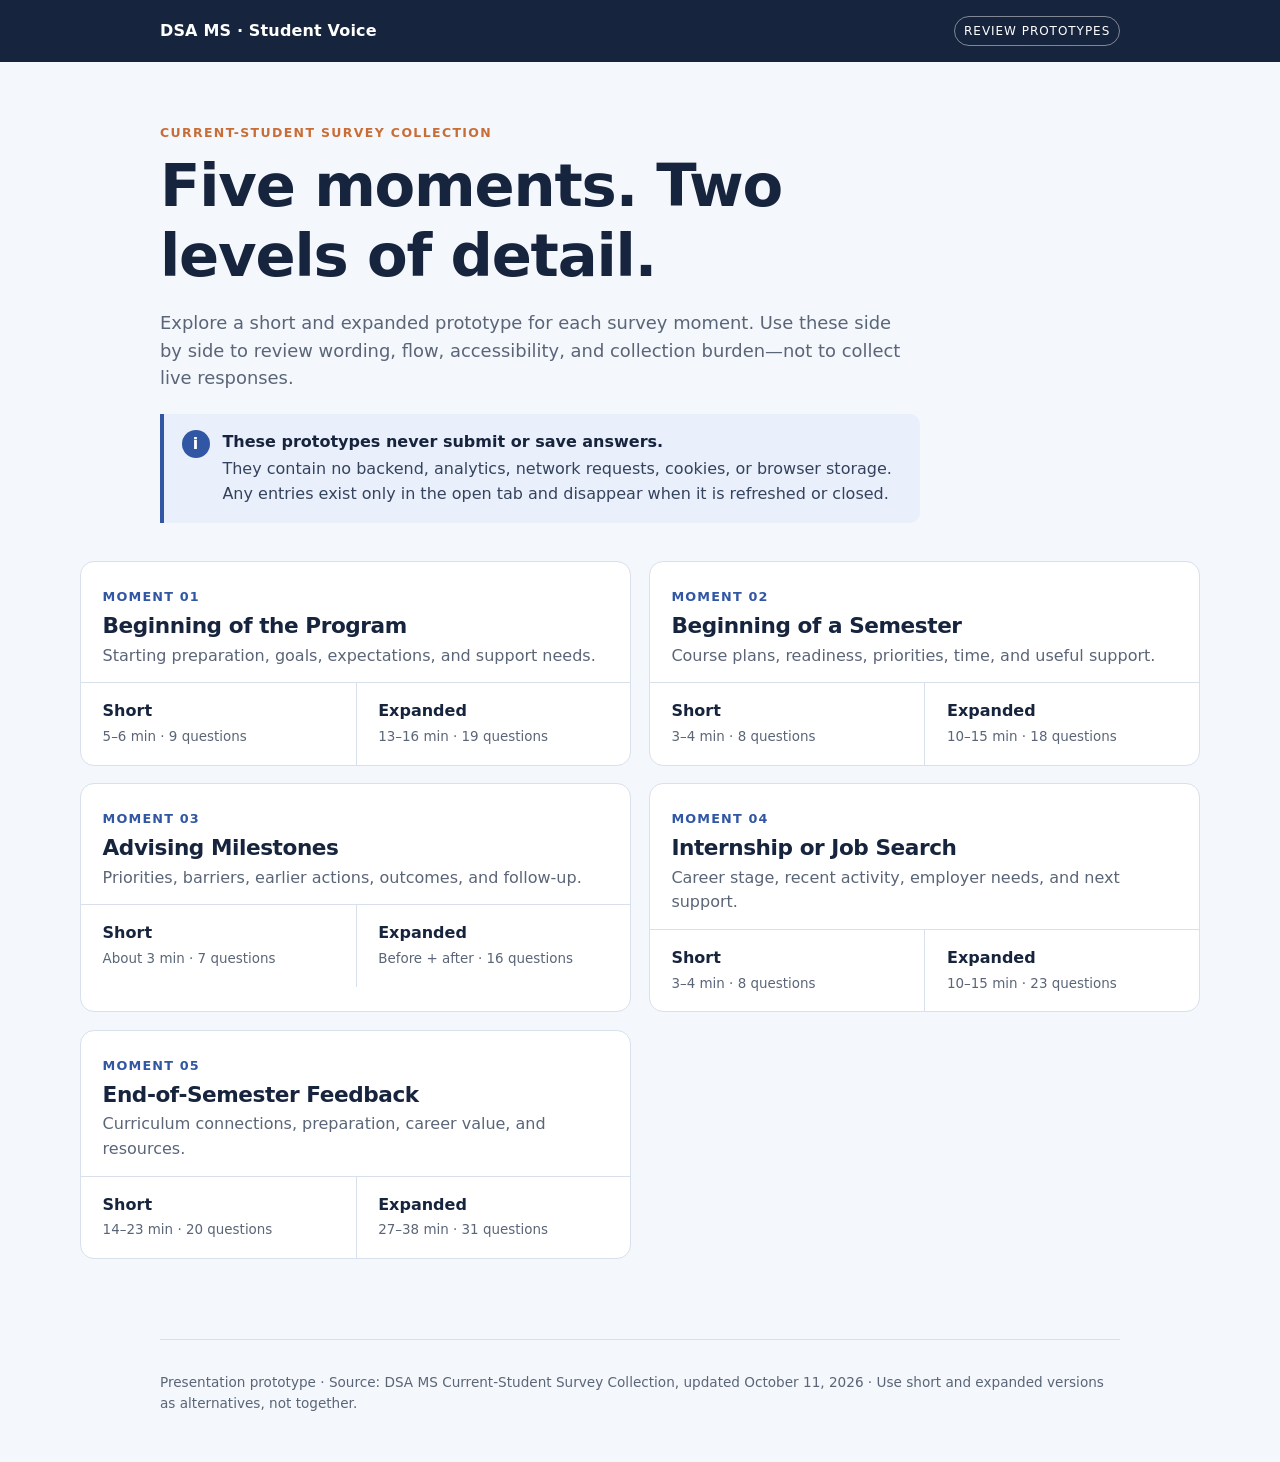
==== index.html @ 6016d073 "Initial work by agent" ====
<!doctype html>
<html lang="en">
<head>
  <meta charset="utf-8">
  <meta name="viewport" content="width=device-width, initial-scale=1">
  <meta name="description" content="Ten local-only DSA MS current-student survey prototypes.">
  <title>DSA MS Student Survey Prototypes</title>
  <link rel="stylesheet" href="styles.css">
</head>
<body>
  <a class="skip-link" href="#surveys">Skip to survey collection</a>
  <header class="site-header">
    <div class="site-header__inner">
      <a class="brand" href="index.html">DSA MS · Student Voice</a>
      <span class="prototype-pill">Review prototypes</span>
    </div>
  </header>
  <main>
    <section class="hero">
      <p class="eyebrow">Current-student survey collection</p>
      <h1>Five moments. Two levels of detail.</h1>
      <p class="hero__lede">Explore a short and expanded prototype for each survey moment. Use these side by side to review wording, flow, accessibility, and collection burden—not to collect live responses.</p>
      <div class="notice" role="note">
        <span class="notice__mark" aria-hidden="true">i</span>
        <div>
          <strong>These prototypes never submit or save answers.</strong>
          <p>They contain no backend, analytics, network requests, cookies, or browser storage. Any entries exist only in the open tab and disappear when it is refreshed or closed.</p>
        </div>
      </div>
    </section>

    <section class="collection-grid" id="surveys" aria-label="Survey prototypes">
      <article class="collection">
        <div class="collection__head"><span class="collection__number">Moment 01</span><h2>Beginning of the Program</h2><p>Starting preparation, goals, expectations, and support needs.</p></div>
        <div class="version-links"><a class="version-link" href="program-short.html"><strong>Short</strong><span>5–6 min · 9 questions</span></a><a class="version-link" href="program-long.html"><strong>Expanded</strong><span>13–16 min · 19 questions</span></a></div>
      </article>
      <article class="collection">
        <div class="collection__head"><span class="collection__number">Moment 02</span><h2>Beginning of a Semester</h2><p>Course plans, readiness, priorities, time, and useful support.</p></div>
        <div class="version-links"><a class="version-link" href="semester-short.html"><strong>Short</strong><span>3–4 min · 8 questions</span></a><a class="version-link" href="semester-long.html"><strong>Expanded</strong><span>10–15 min · 18 questions</span></a></div>
      </article>
      <article class="collection">
        <div class="collection__head"><span class="collection__number">Moment 03</span><h2>Advising Milestones</h2><p>Priorities, barriers, earlier actions, outcomes, and follow-up.</p></div>
        <div class="version-links"><a class="version-link" href="advising-short.html"><strong>Short</strong><span>About 3 min · 7 questions</span></a><a class="version-link" href="advising-long.html"><strong>Expanded</strong><span>Before + after · 16 questions</span></a></div>
      </article>
      <article class="collection">
        <div class="collection__head"><span class="collection__number">Moment 04</span><h2>Internship or Job Search</h2><p>Career stage, recent activity, employer needs, and next support.</p></div>
        <div class="version-links"><a class="version-link" href="career-short.html"><strong>Short</strong><span>3–4 min · 8 questions</span></a><a class="version-link" href="career-long.html"><strong>Expanded</strong><span>10–15 min · 23 questions</span></a></div>
      </article>
      <article class="collection">
        <div class="collection__head"><span class="collection__number">Moment 05</span><h2>End-of-Semester Feedback</h2><p>Curriculum connections, preparation, career value, and resources.</p></div>
        <div class="version-links"><a class="version-link" href="end-short.html"><strong>Short</strong><span>14–23 min · 20 questions</span></a><a class="version-link" href="end-long.html"><strong>Expanded</strong><span>27–38 min · 31 questions</span></a></div>
      </article>
    </section>
  </main>
  <footer class="footer">Presentation prototype · Source: DSA MS Current-Student Survey Collection, updated October 11, 2026 · Use short and expanded versions as alternatives, not together.</footer>
</body>
</html>
---- styles.css ----
:root {
  --ink: #17243d;
  --muted: #5a6578;
  --paper: #ffffff;
  --canvas: #f4f7fb;
  --line: #d8e0eb;
  --brand: #3157a4;
  --brand-dark: #244485;
  --brand-soft: #eaf0fb;
  --accent: #c96d36;
  --success: #28785b;
  --danger: #ad3737;
  --focus: #f5b82e;
  --radius: 14px;
  --max: 960px;
}

* { box-sizing: border-box; }
html { scroll-behavior: smooth; }
body {
  margin: 0;
  color: var(--ink);
  background: var(--canvas);
  font: 16px/1.55 system-ui, -apple-system, BlinkMacSystemFont, "Segoe UI", sans-serif;
}
a { color: var(--brand-dark); }
a:focus-visible, button:focus-visible, input:focus-visible, select:focus-visible, textarea:focus-visible {
  outline: 3px solid var(--focus);
  outline-offset: 2px;
}
.skip-link {
  position: fixed;
  left: 1rem;
  top: -5rem;
  z-index: 100;
  padding: .7rem 1rem;
  color: #fff;
  background: var(--ink);
  border-radius: 8px;
}
.skip-link:focus { top: 1rem; }
.site-header {
  background: var(--ink);
  color: #fff;
}
.site-header__inner {
  width: min(calc(100% - 2rem), var(--max));
  margin: auto;
  padding: 1rem 0;
  display: flex;
  align-items: center;
  justify-content: space-between;
  gap: 1rem;
}
.brand {
  color: #fff;
  text-decoration: none;
  font-weight: 760;
  letter-spacing: .01em;
}
.prototype-pill {
  font-size: .75rem;
  letter-spacing: .08em;
  text-transform: uppercase;
  border: 1px solid rgba(255,255,255,.45);
  padding: .3rem .55rem;
  border-radius: 999px;
}
.hero {
  width: min(calc(100% - 2rem), var(--max));
  margin: 0 auto;
  padding: 3.8rem 0 2.4rem;
}
.eyebrow {
  margin: 0 0 .55rem;
  color: var(--accent);
  font-size: .78rem;
  font-weight: 800;
  letter-spacing: .11em;
  text-transform: uppercase;
}
h1, h2, h3 { line-height: 1.18; letter-spacing: -.02em; }
h1 { margin: 0; font-size: clamp(2rem, 6vw, 3.7rem); max-width: 16ch; }
.hero__lede { max-width: 66ch; color: var(--muted); font-size: 1.12rem; }
.notice {
  display: grid;
  grid-template-columns: auto 1fr;
  gap: .8rem;
  align-items: start;
  max-width: 760px;
  margin-top: 1.4rem;
  padding: 1rem 1.1rem;
  background: var(--brand-soft);
  border-left: 4px solid var(--brand);
  border-radius: 0 10px 10px 0;
}
.notice strong { display: block; }
.notice p { margin: .12rem 0 0; color: #34435d; }
.notice__mark {
  width: 1.75rem;
  height: 1.75rem;
  border-radius: 50%;
  display: grid;
  place-items: center;
  color: #fff;
  background: var(--brand);
  font-weight: 800;
}
.survey-shell {
  width: min(calc(100% - 2rem), var(--max));
  margin: 0 auto 5rem;
}
.survey-meta {
  display: flex;
  flex-wrap: wrap;
  gap: .55rem;
  margin: 1.25rem 0 0;
}
.meta-chip {
  border: 1px solid var(--line);
  background: var(--paper);
  border-radius: 999px;
  padding: .35rem .7rem;
  color: #41506a;
  font-size: .86rem;
}
.progress-wrap {
  position: sticky;
  top: 0;
  z-index: 20;
  background: rgba(244,247,251,.96);
  padding: .7rem 0 .85rem;
  backdrop-filter: blur(8px);
}
.progress-label {
  display: flex;
  justify-content: space-between;
  gap: 1rem;
  color: var(--muted);
  font-size: .84rem;
}
.progress {
  height: 7px;
  overflow: hidden;
  margin-top: .35rem;
  background: #dfe6f0;
  border-radius: 999px;
}
.progress__bar {
  width: 0;
  height: 100%;
  background: var(--brand);
  transition: width .2s ease;
}
.section-nav {
  display: flex;
  gap: .5rem;
  overflow-x: auto;
  padding: .4rem 0 1rem;
  scrollbar-width: thin;
}
.section-nav a {
  flex: 0 0 auto;
  color: var(--muted);
  text-decoration: none;
  background: var(--paper);
  border: 1px solid var(--line);
  border-radius: 999px;
  padding: .4rem .72rem;
  font-size: .82rem;
}
.section-nav a:hover { border-color: var(--brand); color: var(--brand-dark); }
.survey-section {
  margin: 1rem 0;
  padding: clamp(1rem, 3vw, 2rem);
  border: 1px solid var(--line);
  border-radius: var(--radius);
  background: var(--paper);
}
.section-kicker { margin: 0 0 .25rem; color: var(--brand); font-weight: 750; font-size: .8rem; text-transform: uppercase; letter-spacing: .08em; }
.survey-section h2 { margin: 0 0 .35rem; font-size: 1.45rem; }
.section-note { margin: 0 0 1.6rem; color: var(--muted); }
.question {
  margin: 0;
  padding: 1.4rem 0;
  border: 0;
  border-top: 1px solid var(--line);
}
.question:first-of-type { border-top: 0; }
.question legend, .question-label {
  display: block;
  width: 100%;
  margin-bottom: .65rem;
  font-weight: 680;
}
.q-number { color: var(--brand); margin-right: .35rem; }
.hint { display: block; margin: -.35rem 0 .72rem; color: var(--muted); font-size: .88rem; }
.optional { color: var(--muted); font-weight: 450; font-size: .88rem; }
.choice-list { display: grid; gap: .5rem; }
.choice {
  display: grid;
  grid-template-columns: 1.15rem 1fr;
  align-items: start;
  gap: .65rem;
  padding: .62rem .7rem;
  border: 1px solid var(--line);
  border-radius: 9px;
  cursor: pointer;
}
.choice:hover { background: #f8faff; border-color: #aebdd4; }
.choice:has(input:checked) { background: var(--brand-soft); border-color: var(--brand); }
.choice input { width: 1rem; height: 1rem; margin: .22rem 0 0; accent-color: var(--brand); }
input[type="text"], input[type="number"], select, textarea {
  width: 100%;
  max-width: 680px;
  border: 1px solid #aeb8c7;
  border-radius: 8px;
  background: #fff;
  color: var(--ink);
  padding: .72rem .8rem;
  font: inherit;
}
textarea { min-height: 108px; resize: vertical; }
.matrix-wrap { overflow-x: auto; }
table { width: 100%; border-collapse: collapse; min-width: 650px; }
th, td { border-bottom: 1px solid var(--line); padding: .7rem .55rem; text-align: center; vertical-align: middle; }
th:first-child, td:first-child { text-align: left; width: 31%; }
thead th { color: var(--muted); font-size: .78rem; line-height: 1.25; }
td input { width: 1rem; height: 1rem; accent-color: var(--brand); }
.conditional {
  margin: .8rem 0 0 1.8rem;
  padding: .8rem 0 .1rem 1rem;
  border-left: 3px solid var(--line);
}
.conditional[hidden], [hidden] { display: none !important; }
.validation {
  margin: .5rem 0 0;
  color: var(--danger);
  font-size: .86rem;
  font-weight: 650;
}
.repeat-banner {
  margin-bottom: 1rem;
  padding: .8rem 1rem;
  background: #fff8ee;
  border: 1px solid #edd4b9;
  border-radius: 9px;
  color: #6d472a;
}
.actions {
  position: sticky;
  bottom: 0;
  z-index: 19;
  display: flex;
  flex-wrap: wrap;
  gap: .7rem;
  justify-content: space-between;
  align-items: center;
  margin-top: 1rem;
  padding: .85rem;
  background: rgba(255,255,255,.96);
  border: 1px solid var(--line);
  border-radius: 12px;
  backdrop-filter: blur(8px);
}
.actions__group { display: flex; flex-wrap: wrap; gap: .6rem; }
button, .button {
  border: 1px solid var(--brand);
  border-radius: 8px;
  padding: .68rem .9rem;
  background: var(--brand);
  color: #fff;
  font: inherit;
  font-weight: 680;
  text-decoration: none;
  cursor: pointer;
}
button:hover, .button:hover { background: var(--brand-dark); }
button.secondary, .button.secondary { color: var(--brand-dark); background: #fff; }
button.quiet { color: var(--muted); border-color: var(--line); background: #fff; }
.privacy-line { color: var(--muted); font-size: .8rem; }
dialog {
  width: min(calc(100% - 2rem), 740px);
  max-height: 86vh;
  padding: 0;
  border: 1px solid var(--line);
  border-radius: 14px;
  color: var(--ink);
}
dialog::backdrop { background: rgba(17,27,48,.72); }
.dialog-head { position: sticky; top: 0; display: flex; justify-content: space-between; gap: 1rem; align-items: center; padding: 1rem 1.2rem; background: #fff; border-bottom: 1px solid var(--line); }
.dialog-head h2 { margin: 0; }
.dialog-body { padding: 1.2rem; }
.dialog-body dl { margin: 0; }
.dialog-body dt { margin-top: 1rem; font-weight: 750; }
.dialog-body dd { margin: .18rem 0 0; color: var(--muted); white-space: pre-wrap; }
.empty-review { color: var(--muted); padding: 2rem 0; text-align: center; }
.close-button { padding: .45rem .65rem; color: var(--ink); background: #fff; border-color: var(--line); }
.collection-grid {
  width: min(calc(100% - 2rem), 1120px);
  margin: 0 auto 5rem;
  display: grid;
  grid-template-columns: repeat(2, minmax(0, 1fr));
  gap: 1.1rem;
}
.collection {
  overflow: hidden;
  background: var(--paper);
  border: 1px solid var(--line);
  border-radius: var(--radius);
}
.collection__head { padding: 1.35rem 1.35rem .85rem; }
.collection__number { color: var(--brand); font-size: .8rem; font-weight: 800; text-transform: uppercase; letter-spacing: .09em; }
.collection h2 { margin: .3rem 0; font-size: 1.35rem; }
.collection p { margin: 0; color: var(--muted); }
.version-links { display: grid; grid-template-columns: 1fr 1fr; border-top: 1px solid var(--line); }
.version-link { display: block; padding: 1rem 1.35rem; text-decoration: none; }
.version-link + .version-link { border-left: 1px solid var(--line); }
.version-link:hover { background: var(--brand-soft); }
.version-link strong { display: block; color: var(--ink); }
.version-link span { color: var(--muted); font-size: .84rem; }
.footer { width: min(calc(100% - 2rem), var(--max)); margin: 0 auto; padding: 2rem 0 3rem; color: var(--muted); font-size: .85rem; border-top: 1px solid var(--line); }

@media (max-width: 700px) {
  .collection-grid { grid-template-columns: 1fr; }
  .site-header__inner { align-items: flex-start; }
  .actions { position: static; }
  .privacy-line { width: 100%; }
  h1 { max-width: none; }
}
@media print {
  .site-header, .progress-wrap, .section-nav, .actions, .skip-link { display: none !important; }
  body { background: #fff; }
  .hero { padding: 1rem 0; }
  .survey-section { break-inside: avoid; border-color: #aaa; }
}
@media (prefers-reduced-motion: reduce) {
  * { scroll-behavior: auto !important; transition: none !important; }
}
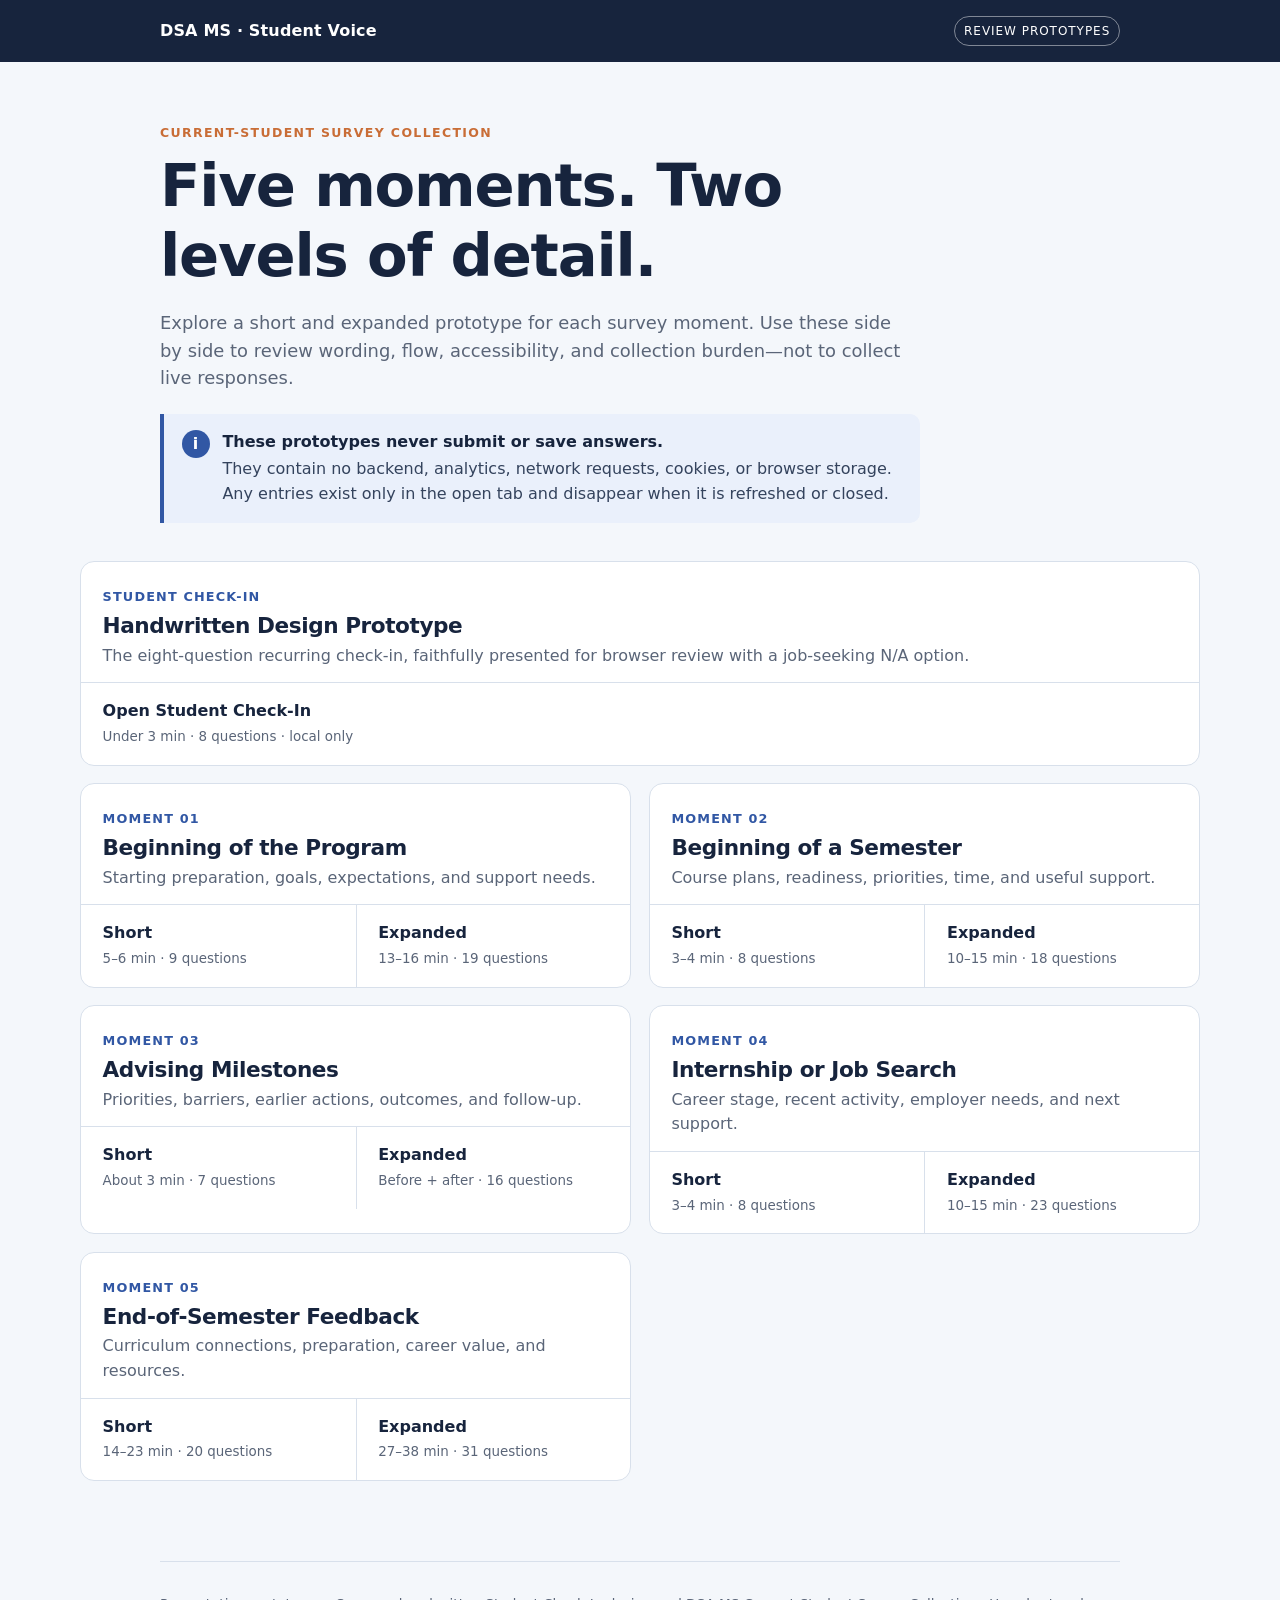
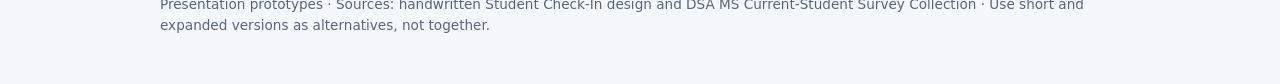
==== commit d3803ace: "added student check in survey" ====
--- a/index.html
+++ b/index.html
@@ -3,7 +3,7 @@
 <head>
   <meta charset="utf-8">
   <meta name="viewport" content="width=device-width, initial-scale=1">
-  <meta name="description" content="Ten local-only DSA MS current-student survey prototypes.">
+  <meta name="description" content="Local-only DSA MS current-student survey prototypes.">
   <title>DSA MS Student Survey Prototypes</title>
   <link rel="stylesheet" href="styles.css">
 </head>
@@ -30,6 +30,10 @@
     </section>
 
     <section class="collection-grid" id="surveys" aria-label="Survey prototypes">
+      <article class="collection collection--featured">
+        <div class="collection__head"><span class="collection__number">Student check-in</span><h2>Handwritten Design Prototype</h2><p>The eight-question recurring check-in, faithfully presented for browser review with a job-seeking N/A option.</p></div>
+        <div class="version-links"><a class="version-link" href="student-check-in.html"><strong>Open Student Check-In</strong><span>Under 3 min · 8 questions · local only</span></a></div>
+      </article>
       <article class="collection">
         <div class="collection__head"><span class="collection__number">Moment 01</span><h2>Beginning of the Program</h2><p>Starting preparation, goals, expectations, and support needs.</p></div>
         <div class="version-links"><a class="version-link" href="program-short.html"><strong>Short</strong><span>5–6 min · 9 questions</span></a><a class="version-link" href="program-long.html"><strong>Expanded</strong><span>13–16 min · 19 questions</span></a></div>
@@ -52,6 +56,6 @@
       </article>
     </section>
   </main>
-  <footer class="footer">Presentation prototype · Source: DSA MS Current-Student Survey Collection, updated October 11, 2026 · Use short and expanded versions as alternatives, not together.</footer>
+  <footer class="footer">Presentation prototypes · Sources: handwritten Student Check-In design and DSA MS Current-Student Survey Collection · Use short and expanded versions as alternatives, not together.</footer>
 </body>
 </html>
--- a/styles.css
+++ b/styles.css
@@ -210,6 +210,34 @@
 .choice:hover { background: #f8faff; border-color: #aebdd4; }
 .choice:has(input:checked) { background: var(--brand-soft); border-color: var(--brand); }
 .choice input { width: 1rem; height: 1rem; margin: .22rem 0 0; accent-color: var(--brand); }
+.scale-list {
+  display: grid;
+  grid-template-columns: repeat(5, minmax(3.25rem, 1fr));
+  gap: .55rem;
+  max-width: 680px;
+}
+.scale-choice {
+  min-height: 3.5rem;
+  display: grid;
+  place-items: center;
+  position: relative;
+  border: 1px solid var(--line);
+  border-radius: 9px;
+  cursor: pointer;
+  font-weight: 720;
+}
+.scale-choice:hover { background: #f8faff; border-color: #aebdd4; }
+.scale-choice:has(input:checked) { color: var(--brand-dark); background: var(--brand-soft); border-color: var(--brand); }
+.scale-choice:has(input:focus-visible) {
+  outline: 3px solid var(--focus);
+  outline-offset: 2px;
+}
+.scale-choice input {
+  position: absolute;
+  width: 1px;
+  height: 1px;
+  opacity: 0;
+}
 input[type="text"], input[type="number"], select, textarea {
   width: 100%;
   max-width: 680px;
@@ -313,6 +341,8 @@
 .collection__number { color: var(--brand); font-size: .8rem; font-weight: 800; text-transform: uppercase; letter-spacing: .09em; }
 .collection h2 { margin: .3rem 0; font-size: 1.35rem; }
 .collection p { margin: 0; color: var(--muted); }
+.collection--featured { grid-column: 1 / -1; }
+.collection--featured .version-links { grid-template-columns: 1fr; }
 .version-links { display: grid; grid-template-columns: 1fr 1fr; border-top: 1px solid var(--line); }
 .version-link { display: block; padding: 1rem 1.35rem; text-decoration: none; }
 .version-link + .version-link { border-left: 1px solid var(--line); }
@@ -323,10 +353,12 @@
 
 @media (max-width: 700px) {
   .collection-grid { grid-template-columns: 1fr; }
+  .collection--featured { grid-column: auto; }
   .site-header__inner { align-items: flex-start; }
   .actions { position: static; }
   .privacy-line { width: 100%; }
   h1 { max-width: none; }
+  .scale-list { grid-template-columns: repeat(3, minmax(3.25rem, 1fr)); }
 }
 @media print {
   .site-header, .progress-wrap, .section-nav, .actions, .skip-link { display: none !important; }
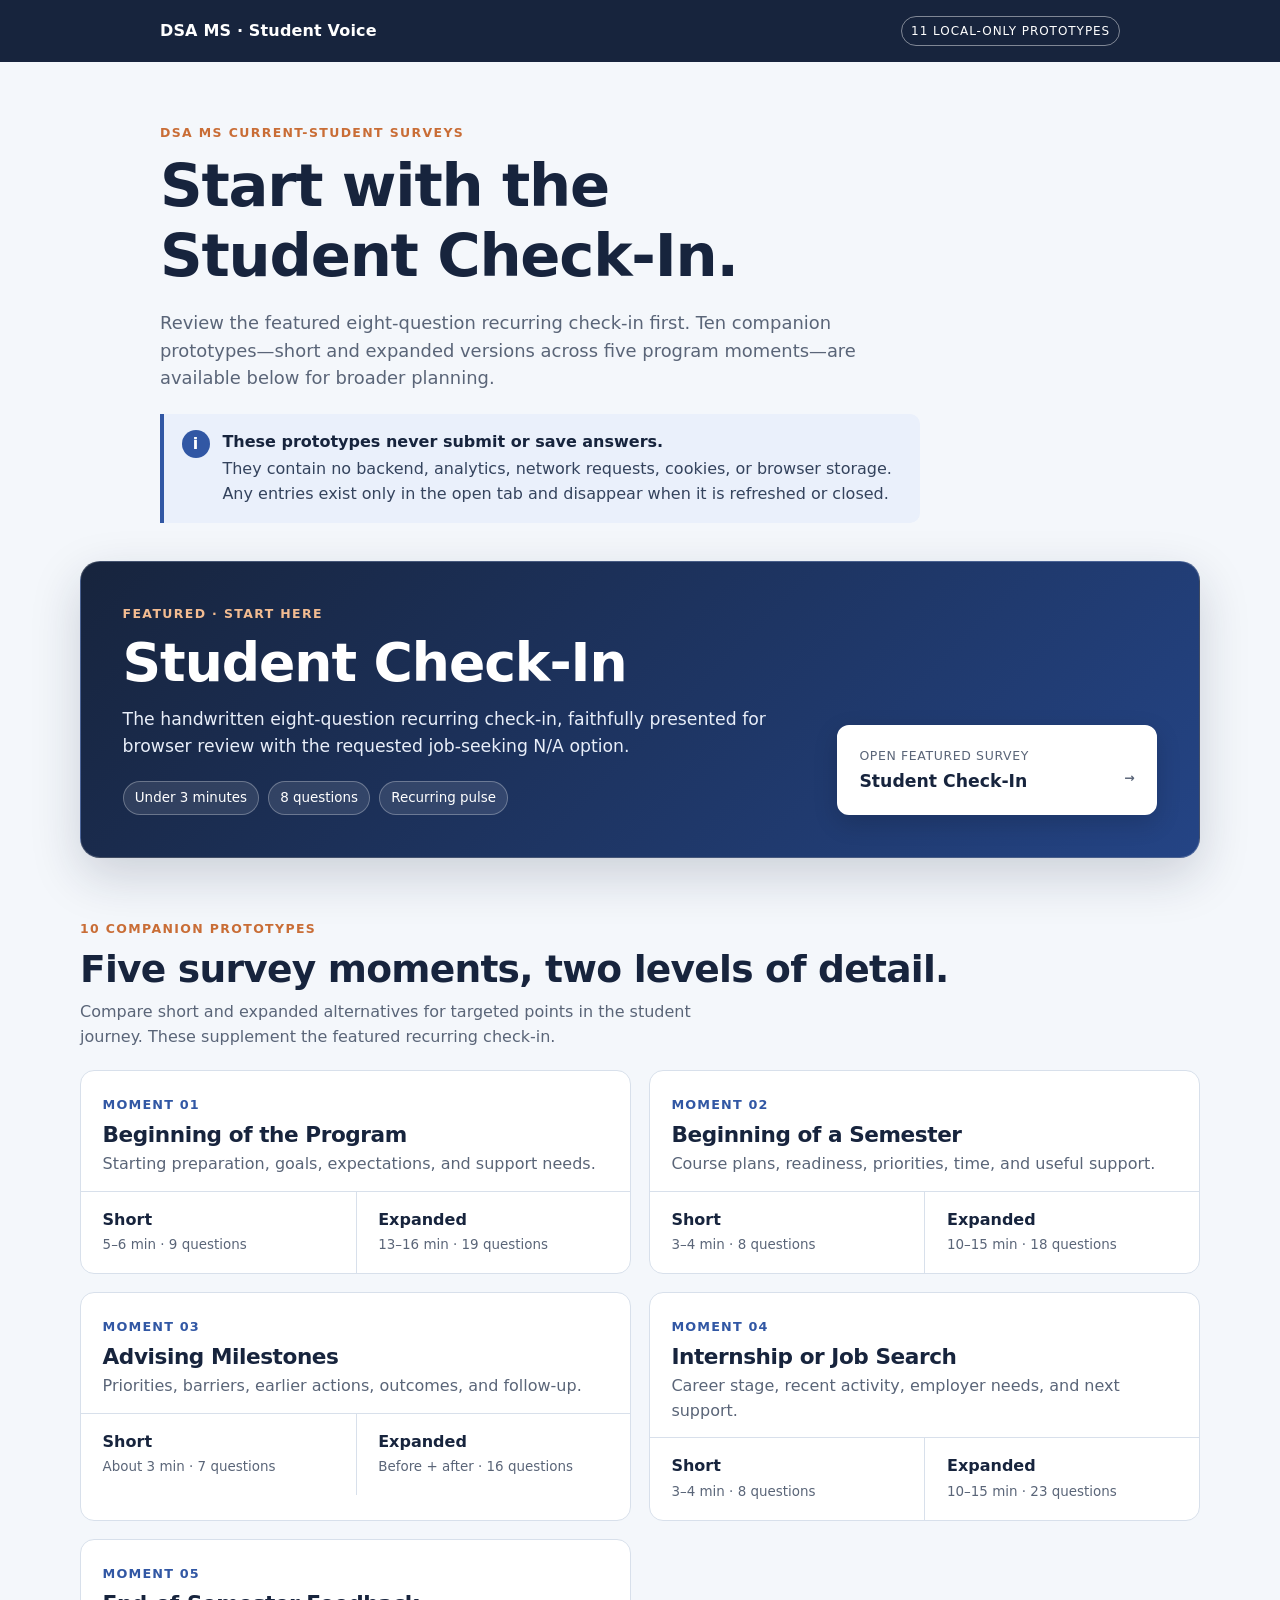
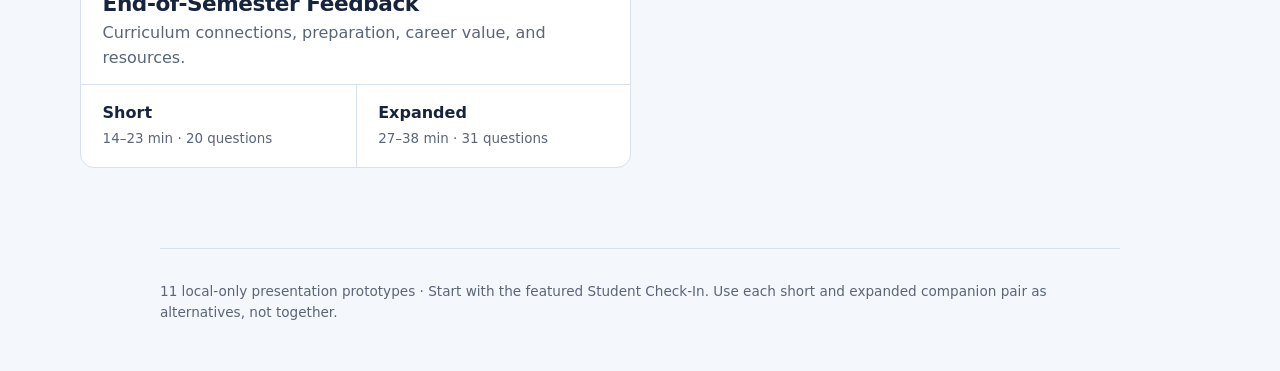
==== commit 728e7d17: "added check-in to home page" ====
--- a/index.html
+++ b/index.html
@@ -3,8 +3,8 @@
 <head>
   <meta charset="utf-8">
   <meta name="viewport" content="width=device-width, initial-scale=1">
-  <meta name="description" content="Local-only DSA MS current-student survey prototypes.">
-  <title>DSA MS Student Survey Prototypes</title>
+  <meta name="description" content="A featured Student Check-In and ten local-only DSA MS current-student survey prototypes.">
+  <title>Student Check-In and DSA MS Survey Prototypes</title>
   <link rel="stylesheet" href="styles.css">
 </head>
 <body>
@@ -12,14 +12,14 @@
   <header class="site-header">
     <div class="site-header__inner">
       <a class="brand" href="index.html">DSA MS · Student Voice</a>
-      <span class="prototype-pill">Review prototypes</span>
+      <span class="prototype-pill">11 local-only prototypes</span>
     </div>
   </header>
   <main>
     <section class="hero">
-      <p class="eyebrow">Current-student survey collection</p>
-      <h1>Five moments. Two levels of detail.</h1>
-      <p class="hero__lede">Explore a short and expanded prototype for each survey moment. Use these side by side to review wording, flow, accessibility, and collection burden—not to collect live responses.</p>
+      <p class="eyebrow">DSA MS current-student surveys</p>
+      <h1>Start with the Student Check-In.</h1>
+      <p class="hero__lede">Review the featured eight-question recurring check-in first. Ten companion prototypes—short and expanded versions across five program moments—are available below for broader planning.</p>
       <div class="notice" role="note">
         <span class="notice__mark" aria-hidden="true">i</span>
         <div>
@@ -29,11 +29,27 @@
       </div>
     </section>
 
-    <section class="collection-grid" id="surveys" aria-label="Survey prototypes">
-      <article class="collection collection--featured">
-        <div class="collection__head"><span class="collection__number">Student check-in</span><h2>Handwritten Design Prototype</h2><p>The eight-question recurring check-in, faithfully presented for browser review with a job-seeking N/A option.</p></div>
-        <div class="version-links"><a class="version-link" href="student-check-in.html"><strong>Open Student Check-In</strong><span>Under 3 min · 8 questions · local only</span></a></div>
-      </article>
+    <section class="featured-survey" id="surveys" aria-labelledby="featured-title">
+      <div class="featured-survey__content">
+        <p class="featured-survey__kicker">Featured · Start here</p>
+        <h2 id="featured-title">Student Check-In</h2>
+        <p class="featured-survey__description">The handwritten eight-question recurring check-in, faithfully presented for browser review with the requested job-seeking N/A option.</p>
+        <ul class="featured-survey__facts" aria-label="Student Check-In details">
+          <li>Under 3 minutes</li>
+          <li>8 questions</li>
+          <li>Recurring pulse</li>
+        </ul>
+      </div>
+      <a class="featured-survey__action" href="student-check-in.html"><span>Open featured survey</span><strong>Student Check-In <span aria-hidden="true">→</span></strong></a>
+    </section>
+
+    <section class="collection-section" aria-labelledby="collection-title">
+      <div class="collection-heading">
+        <p class="eyebrow">10 companion prototypes</p>
+        <h2 id="collection-title">Five survey moments, two levels of detail.</h2>
+        <p>Compare short and expanded alternatives for targeted points in the student journey. These supplement the featured recurring check-in.</p>
+      </div>
+      <div class="collection-grid" aria-label="Companion survey prototypes">
       <article class="collection">
         <div class="collection__head"><span class="collection__number">Moment 01</span><h2>Beginning of the Program</h2><p>Starting preparation, goals, expectations, and support needs.</p></div>
         <div class="version-links"><a class="version-link" href="program-short.html"><strong>Short</strong><span>5–6 min · 9 questions</span></a><a class="version-link" href="program-long.html"><strong>Expanded</strong><span>13–16 min · 19 questions</span></a></div>
@@ -54,8 +70,9 @@
         <div class="collection__head"><span class="collection__number">Moment 05</span><h2>End-of-Semester Feedback</h2><p>Curriculum connections, preparation, career value, and resources.</p></div>
         <div class="version-links"><a class="version-link" href="end-short.html"><strong>Short</strong><span>14–23 min · 20 questions</span></a><a class="version-link" href="end-long.html"><strong>Expanded</strong><span>27–38 min · 31 questions</span></a></div>
       </article>
+      </div>
     </section>
   </main>
-  <footer class="footer">Presentation prototypes · Sources: handwritten Student Check-In design and DSA MS Current-Student Survey Collection · Use short and expanded versions as alternatives, not together.</footer>
+  <footer class="footer">11 local-only presentation prototypes · Start with the featured Student Check-In. Use each short and expanded companion pair as alternatives, not together.</footer>
 </body>
 </html>
--- a/styles.css
+++ b/styles.css
@@ -324,6 +324,92 @@
 .dialog-body dd { margin: .18rem 0 0; color: var(--muted); white-space: pre-wrap; }
 .empty-review { color: var(--muted); padding: 2rem 0; text-align: center; }
 .close-button { padding: .45rem .65rem; color: var(--ink); background: #fff; border-color: var(--line); }
+.featured-survey {
+  width: min(calc(100% - 2rem), 1120px);
+  margin: 0 auto 3.8rem;
+  padding: clamp(1.5rem, 4vw, 2.6rem);
+  display: grid;
+  grid-template-columns: minmax(0, 1fr) minmax(14rem, 20rem);
+  gap: clamp(1.5rem, 4vw, 3rem);
+  align-items: end;
+  color: #fff;
+  background: linear-gradient(135deg, var(--ink), var(--brand-dark));
+  border: 1px solid rgba(255,255,255,.18);
+  border-radius: 20px;
+  box-shadow: 0 18px 50px rgba(23,36,61,.18);
+}
+.featured-survey__kicker {
+  margin: 0 0 .5rem;
+  color: #f3bc91;
+  font-size: .78rem;
+  font-weight: 820;
+  letter-spacing: .11em;
+  text-transform: uppercase;
+}
+.featured-survey h2 {
+  margin: 0;
+  color: #fff;
+  font-size: clamp(2rem, 5vw, 3.35rem);
+}
+.featured-survey__description {
+  max-width: 62ch;
+  margin: .75rem 0 0;
+  color: #e8eef9;
+  font-size: 1.08rem;
+}
+.featured-survey__facts {
+  display: flex;
+  flex-wrap: wrap;
+  gap: .55rem;
+  margin: 1.35rem 0 0;
+  padding: 0;
+  list-style: none;
+}
+.featured-survey__facts li {
+  padding: .35rem .7rem;
+  color: #fff;
+  background: rgba(255,255,255,.1);
+  border: 1px solid rgba(255,255,255,.28);
+  border-radius: 999px;
+  font-size: .84rem;
+}
+.featured-survey__action {
+  display: block;
+  padding: 1.15rem 1.25rem;
+  color: var(--ink);
+  background: #fff;
+  border: 2px solid #fff;
+  border-radius: 12px;
+  text-decoration: none;
+  box-shadow: 0 8px 24px rgba(0,0,0,.16);
+  transition: transform .18s ease, box-shadow .18s ease;
+}
+.featured-survey__action:hover {
+  transform: translateY(-2px);
+  box-shadow: 0 12px 28px rgba(0,0,0,.24);
+}
+.featured-survey__action span {
+  display: block;
+  color: var(--muted);
+  font-size: .78rem;
+  letter-spacing: .05em;
+  text-transform: uppercase;
+}
+.featured-survey__action strong {
+  display: flex;
+  justify-content: space-between;
+  gap: 1rem;
+  margin-top: .2rem;
+  color: var(--ink);
+  font-size: 1.08rem;
+}
+.collection-section { margin-top: 0; }
+.collection-heading {
+  width: min(calc(100% - 2rem), 1120px);
+  margin: 0 auto 1.25rem;
+}
+.collection-heading h2 { margin: 0; font-size: clamp(1.65rem, 4vw, 2.35rem); }
+.collection-heading > p:last-child { max-width: 66ch; margin: .55rem 0 0; color: var(--muted); }
 .collection-grid {
   width: min(calc(100% - 2rem), 1120px);
   margin: 0 auto 5rem;
@@ -341,8 +427,6 @@
 .collection__number { color: var(--brand); font-size: .8rem; font-weight: 800; text-transform: uppercase; letter-spacing: .09em; }
 .collection h2 { margin: .3rem 0; font-size: 1.35rem; }
 .collection p { margin: 0; color: var(--muted); }
-.collection--featured { grid-column: 1 / -1; }
-.collection--featured .version-links { grid-template-columns: 1fr; }
 .version-links { display: grid; grid-template-columns: 1fr 1fr; border-top: 1px solid var(--line); }
 .version-link { display: block; padding: 1rem 1.35rem; text-decoration: none; }
 .version-link + .version-link { border-left: 1px solid var(--line); }
@@ -352,8 +436,10 @@
 .footer { width: min(calc(100% - 2rem), var(--max)); margin: 0 auto; padding: 2rem 0 3rem; color: var(--muted); font-size: .85rem; border-top: 1px solid var(--line); }
 
 @media (max-width: 700px) {
+  .hero { padding-top: 2.7rem; }
+  .featured-survey { grid-template-columns: 1fr; margin-bottom: 3rem; }
+  .featured-survey__action { width: 100%; }
   .collection-grid { grid-template-columns: 1fr; }
-  .collection--featured { grid-column: auto; }
   .site-header__inner { align-items: flex-start; }
   .actions { position: static; }
   .privacy-line { width: 100%; }
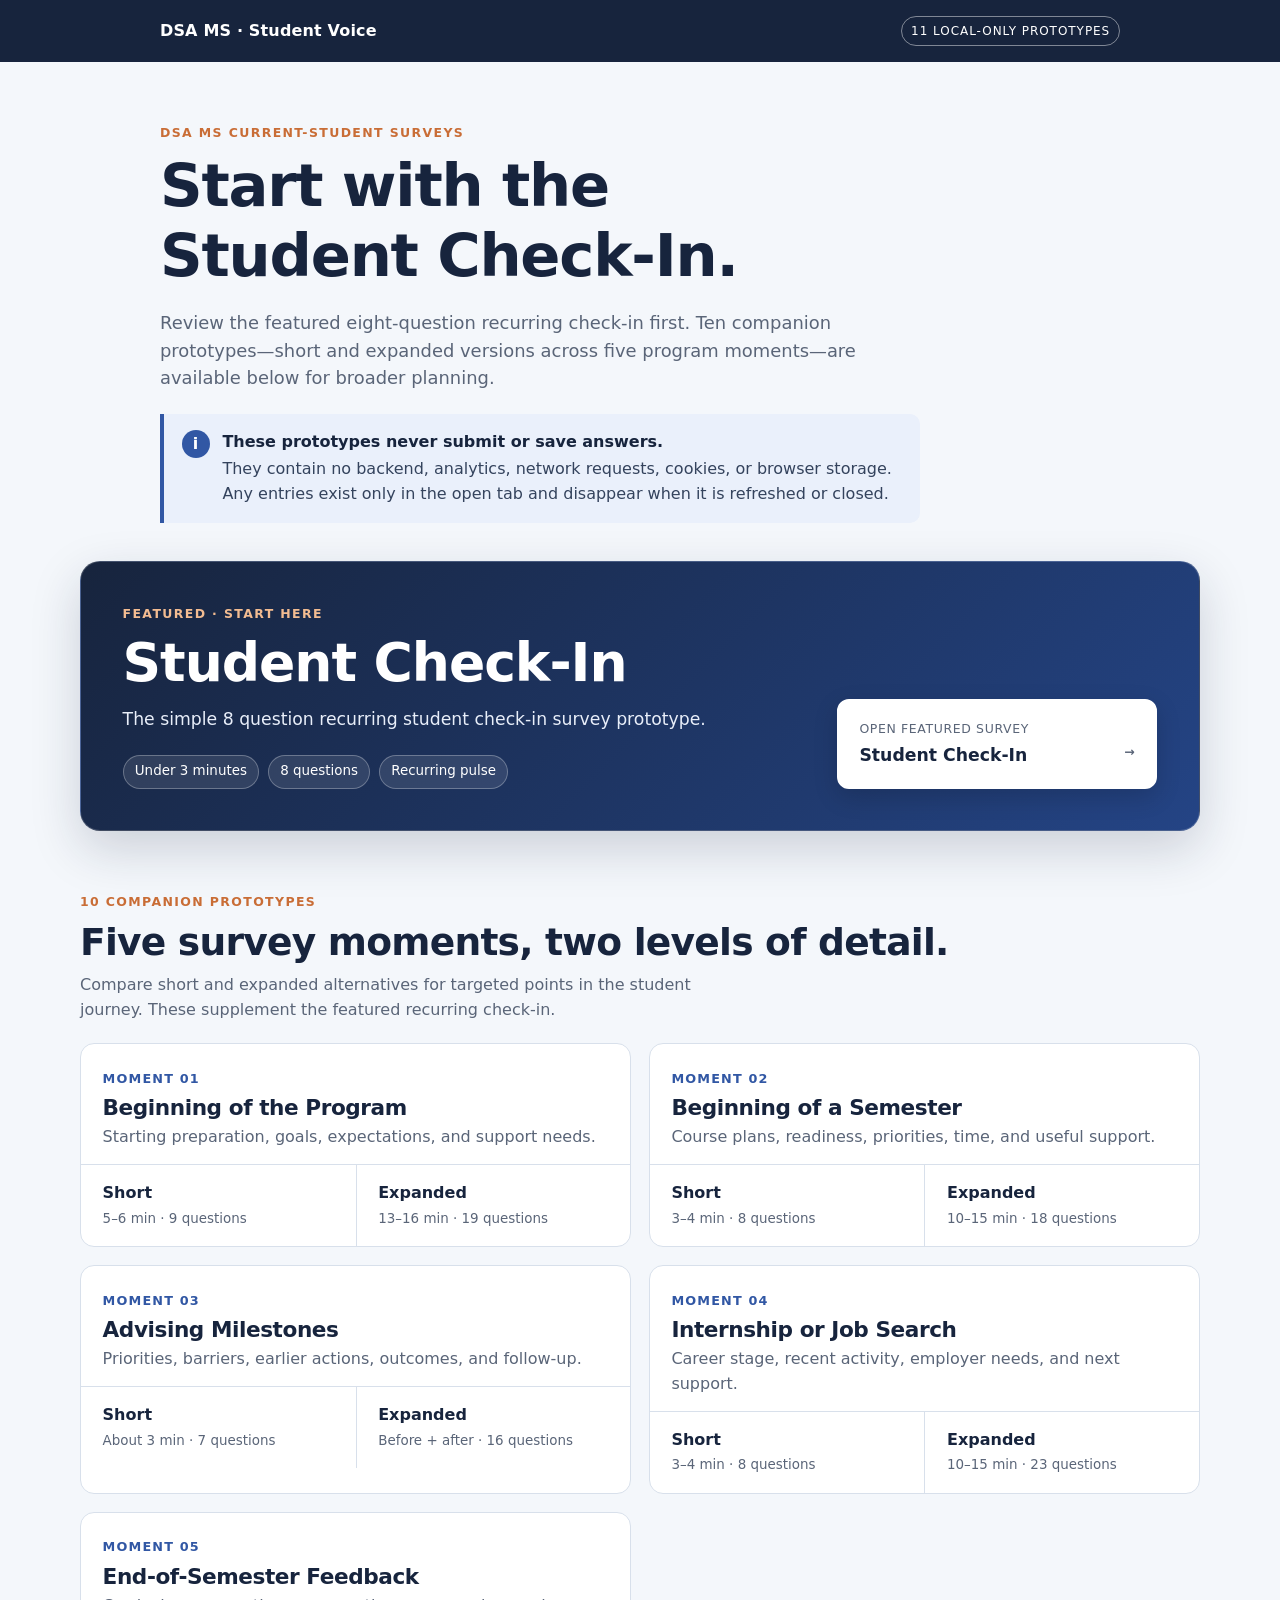
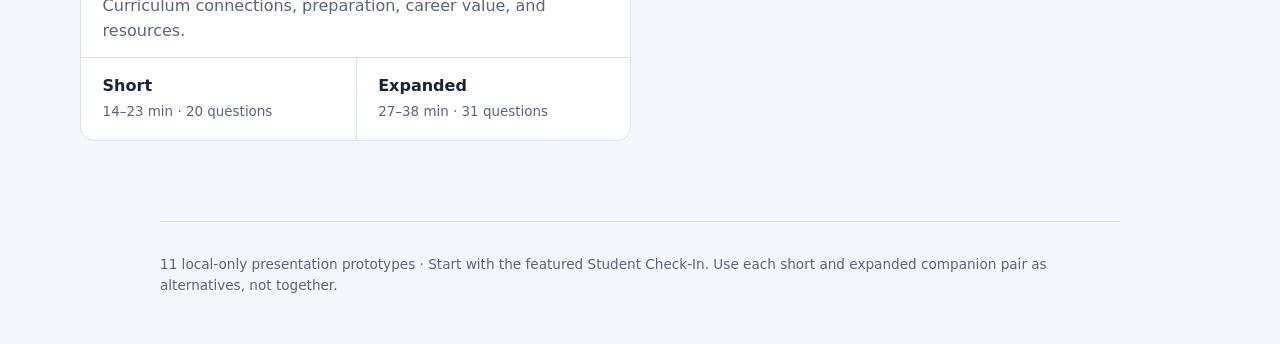
==== commit 36e73543: "Change description of check in survey on home page" ====
--- a/index.html
+++ b/index.html
@@ -33,7 +33,7 @@
       <div class="featured-survey__content">
         <p class="featured-survey__kicker">Featured · Start here</p>
         <h2 id="featured-title">Student Check-In</h2>
-        <p class="featured-survey__description">The handwritten eight-question recurring check-in, faithfully presented for browser review with the requested job-seeking N/A option.</p>
+        <p class="featured-survey__description">The simple 8 question recurring student check-in survey prototype.</p>
         <ul class="featured-survey__facts" aria-label="Student Check-In details">
           <li>Under 3 minutes</li>
           <li>8 questions</li>
